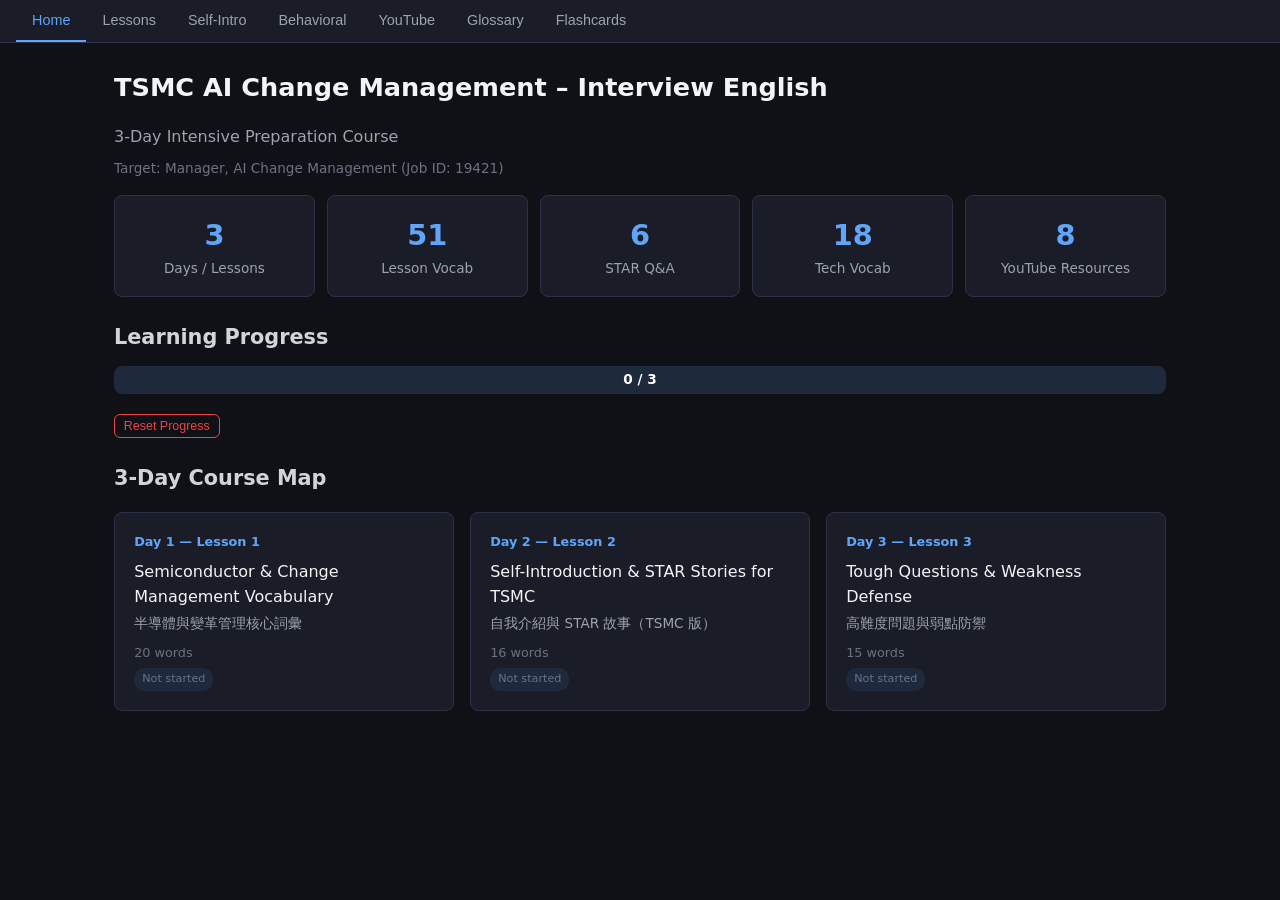
==== index.html @ 331eaa1b "feat: initial commit - TSMC interview English practice SPA" ====
<!DOCTYPE html>
<html lang="en">
<head>
  <meta charset="UTF-8">
  <meta name="viewport" content="width=device-width, initial-scale=1.0">
  <title>TSMC AI Change Management – Interview English</title>
  <link rel="stylesheet" href="style.css">
</head>
<body>
  <nav>
    <button class="active" data-section="home" onclick="showSection('home')">Home</button>
    <button data-section="lessons" onclick="showSection('lessons')">Lessons</button>
    <button data-section="intro" onclick="showSection('intro')">Self-Intro</button>
    <button data-section="behavioral" onclick="showSection('behavioral')">Behavioral</button>
    <button data-section="youtube" onclick="showSection('youtube')">YouTube</button>
    <button data-section="glossary" onclick="showSection('glossary')">Glossary</button>
    <button data-section="flashcards" onclick="showSection('flashcards')">Flashcards</button>
  </nav>

  <div id="home" class="section active"></div>

  <div id="lessons" class="section">
    <div id="lessonList"></div>
    <div id="lessonDetail" style="display:none"></div>
  </div>

  <div id="intro" class="section"></div>
  <div id="behavioral" class="section"></div>
  <div id="youtube" class="section"></div>
  <div id="glossary" class="section"></div>
  <div id="flashcards" class="section"></div>

  <!-- Data -->
  <script src="data/course.js"></script>
  <script src="data/prep.js"></script>
  <script src="data/resources.js"></script>

  <!-- Utils -->
  <script src="js/utils.js"></script>

  <!-- Feature Modules -->
  <script src="js/home.js"></script>
  <script src="js/lessons.js"></script>
  <script src="js/intro.js"></script>
  <script src="js/behavioral.js"></script>
  <script src="js/youtube.js"></script>
  <script src="js/glossary.js"></script>
  <script src="js/flashcard.js"></script>

  <script>
    // Initialize all sections
    renderHome();
    renderLessons();
    renderIntro();
    renderBehavioral();
    renderYoutube();
    renderGlossary();
    initFlashcards();
  </script>
</body>
</html>
---- style.css ----
/* ===== Reset & Base ===== */
*, *::before, *::after { box-sizing: border-box; margin: 0; padding: 0; }
html { font-size: 16px; scroll-behavior: smooth; }
body {
  font-family: 'Segoe UI', system-ui, -apple-system, sans-serif;
  background: #0f1117;
  color: #e0e0e0;
  line-height: 1.6;
  min-height: 100vh;
}
a { color: #60a5fa; text-decoration: none; }
a:hover { text-decoration: underline; }

/* ===== Nav ===== */
nav {
  background: #1a1d27;
  border-bottom: 1px solid #2d3148;
  padding: 0 1rem;
  display: flex;
  flex-wrap: wrap;
  gap: 0;
  position: sticky;
  top: 0;
  z-index: 100;
}
nav button {
  background: none;
  border: none;
  color: #9ca3af;
  padding: .75rem 1rem;
  cursor: pointer;
  font-size: .9rem;
  border-bottom: 2px solid transparent;
  transition: color .2s, border-color .2s;
  white-space: nowrap;
}
nav button:hover { color: #e0e0e0; }
nav button.active { color: #60a5fa; border-bottom-color: #60a5fa; }

/* ===== Sections ===== */
.section { display: none; padding: 1.5rem; max-width: 1100px; margin: 0 auto; }
.section.active { display: block; }

/* ===== Headings ===== */
h1 { font-size: 1.6rem; margin-bottom: 1rem; color: #f3f4f6; }
h2 { font-size: 1.3rem; margin: 1.5rem 0 .75rem; color: #d1d5db; }
h3 { font-size: 1.1rem; margin: 1rem 0 .5rem; color: #d1d5db; }

/* ===== Cards ===== */
.card-grid {
  display: grid;
  grid-template-columns: repeat(auto-fill, minmax(260px, 1fr));
  gap: 1rem;
  margin: 1rem 0;
}
.card {
  background: #1a1d27;
  border: 1px solid #2d3148;
  border-radius: 8px;
  padding: 1.2rem;
  cursor: pointer;
  transition: border-color .2s, transform .15s;
}
.card:hover { border-color: #60a5fa; transform: translateY(-2px); }
.card .card-num { font-size: .8rem; color: #60a5fa; font-weight: 600; }
.card .card-title { font-size: 1rem; margin: .4rem 0 .2rem; color: #f3f4f6; }
.card .card-sub { font-size: .85rem; color: #9ca3af; }
.card .card-meta { font-size: .8rem; color: #6b7280; margin-top: .5rem; }
.card .badge {
  display: inline-block;
  font-size: .7rem;
  padding: .15rem .5rem;
  border-radius: 10px;
  margin-top: .3rem;
}
.badge-done { background: #065f46; color: #6ee7b7; }
.badge-todo { background: #1e293b; color: #64748b; }

/* ===== Day Badge ===== */
.day-badge {
  display: inline-block;
  font-size: .7rem;
  padding: .15rem .5rem;
  border-radius: 10px;
  background: #1e3a5f;
  color: #60a5fa;
  margin-left: .5rem;
}

/* ===== Stat Cards ===== */
.stat-grid {
  display: grid;
  grid-template-columns: repeat(auto-fill, minmax(180px, 1fr));
  gap: .75rem;
  margin: 1rem 0;
}
.stat-card {
  background: #1a1d27;
  border: 1px solid #2d3148;
  border-radius: 8px;
  padding: 1rem;
  text-align: center;
}
.stat-card .stat-num { font-size: 1.8rem; font-weight: 700; color: #60a5fa; }
.stat-card .stat-label { font-size: .85rem; color: #9ca3af; }

/* ===== Progress Bar ===== */
.progress-wrap {
  background: #1e293b;
  border-radius: 8px;
  height: 28px;
  overflow: hidden;
  position: relative;
  margin: .75rem 0;
}
.progress-fill {
  background: linear-gradient(90deg, #3b82f6, #60a5fa);
  height: 100%;
  transition: width .4s ease;
  border-radius: 8px;
}
.progress-text {
  position: absolute;
  inset: 0;
  display: flex;
  align-items: center;
  justify-content: center;
  font-size: .85rem;
  font-weight: 600;
  color: #fff;
}

/* ===== Buttons ===== */
.btn {
  display: inline-flex;
  align-items: center;
  gap: .4rem;
  padding: .45rem .9rem;
  border: 1px solid #3b82f6;
  border-radius: 6px;
  background: transparent;
  color: #60a5fa;
  cursor: pointer;
  font-size: .85rem;
  transition: background .2s, color .2s;
}
.btn:hover { background: #3b82f6; color: #fff; }
.btn-sm { padding: .25rem .55rem; font-size: .78rem; }
.btn-success { border-color: #10b981; color: #10b981; }
.btn-success:hover { background: #10b981; color: #fff; }
.btn-danger { border-color: #ef4444; color: #ef4444; }
.btn-danger:hover { background: #ef4444; color: #fff; }
.btn-done { background: #065f46; border-color: #065f46; color: #6ee7b7; }
.btn-copied { background: #065f46; border-color: #065f46; color: #6ee7b7; pointer-events: none; }
.btn-failed { background: #7f1d1d; border-color: #7f1d1d; color: #fca5a5; pointer-events: none; }

/* ===== Icon Buttons (speak, dict) ===== */
.icon-btn {
  background: none;
  border: none;
  cursor: pointer;
  font-size: 1rem;
  padding: .1rem .3rem;
  opacity: .8;
  transition: opacity .2s;
}
.icon-btn:hover { opacity: 1; }

/* ===== Tables ===== */
.vocab-table { width: 100%; border-collapse: collapse; margin: .75rem 0; }
.vocab-table th {
  text-align: left;
  padding: .5rem .6rem;
  border-bottom: 2px solid #2d3148;
  color: #9ca3af;
  font-size: .8rem;
  font-weight: 600;
  text-transform: uppercase;
}
.vocab-table td {
  padding: .5rem .6rem;
  border-bottom: 1px solid #1e293b;
  font-size: .88rem;
  vertical-align: top;
}
.vocab-table tr:hover td { background: #1a1d27; }

/* ===== Tags / Filters ===== */
.tag-bar { display: flex; flex-wrap: wrap; gap: .5rem; margin: .75rem 0; }
.tag {
  padding: .3rem .7rem;
  border: 1px solid #3b82f6;
  border-radius: 14px;
  font-size: .82rem;
  cursor: pointer;
  background: transparent;
  color: #60a5fa;
  transition: background .2s, color .2s;
}
.tag.active { background: #3b82f6; color: #fff; }
.tag:hover { background: #1e3a5f; }

/* ===== Search ===== */
.search-input {
  width: 100%;
  max-width: 400px;
  padding: .55rem .9rem;
  border: 1px solid #2d3148;
  border-radius: 6px;
  background: #1a1d27;
  color: #e0e0e0;
  font-size: .9rem;
  outline: none;
}
.search-input:focus { border-color: #3b82f6; }
.search-input::placeholder { color: #6b7280; }

/* ===== Time Bar (Lesson Detail) ===== */
.time-bar {
  display: flex;
  height: 28px;
  border-radius: 6px;
  overflow: hidden;
  margin: .5rem 0 1rem;
}
.time-bar .seg {
  display: flex;
  align-items: center;
  justify-content: center;
  font-size: .7rem;
  font-weight: 600;
  color: #fff;
  white-space: nowrap;
  overflow: hidden;
  text-overflow: ellipsis;
  padding: 0 .3rem;
}

/* ===== STAR Tags ===== */
.star-tag {
  display: inline-block;
  padding: .15rem .5rem;
  border-radius: 4px;
  font-size: .75rem;
  font-weight: 700;
  margin-right: .3rem;
}
.star-s { background: #1e3a5f; color: #60a5fa; }
.star-t { background: #3b1f4a; color: #c084fc; }
.star-a { background: #1a3a2a; color: #34d399; }
.star-r { background: #3a2a1a; color: #fbbf24; }

/* ===== Expandable ===== */
.expandable { display: none; margin-top: .75rem; }
.expandable.show { display: block; }

/* ===== Script Block ===== */
.script-block {
  background: #1a1d27;
  border: 1px solid #2d3148;
  border-radius: 8px;
  padding: 1.2rem;
  margin: .75rem 0;
  line-height: 1.8;
  white-space: pre-wrap;
}

/* ===== Tabs ===== */
.tab-bar { display: flex; gap: .4rem; margin: .75rem 0; }
.tab-btn {
  padding: .4rem .9rem;
  border: 1px solid #2d3148;
  border-radius: 6px 6px 0 0;
  background: #1a1d27;
  color: #9ca3af;
  cursor: pointer;
  font-size: .85rem;
  border-bottom: none;
}
.tab-btn.active { background: #2d3148; color: #60a5fa; }

/* ===== Flashcard ===== */
.flashcard-container {
  display: flex;
  flex-direction: column;
  align-items: center;
  margin: 1.5rem 0;
}
.flashcard {
  width: 380px;
  max-width: 90vw;
  min-height: 240px;
  perspective: 800px;
  cursor: pointer;
}
.flashcard-inner {
  position: relative;
  width: 100%;
  min-height: 240px;
  transition: transform .5s;
  transform-style: preserve-3d;
}
.flashcard.flipped .flashcard-inner { transform: rotateY(180deg); }
.flashcard-front, .flashcard-back {
  position: absolute;
  width: 100%;
  min-height: 240px;
  backface-visibility: hidden;
  border-radius: 12px;
  padding: 2rem 1.5rem;
  display: flex;
  flex-direction: column;
  align-items: center;
  justify-content: center;
  text-align: center;
}
.flashcard-front {
  background: linear-gradient(135deg, #1e293b, #1a1d27);
  border: 1px solid #3b82f6;
}
.flashcard-back {
  background: linear-gradient(135deg, #1a2e1a, #1a1d27);
  border: 1px solid #10b981;
  transform: rotateY(180deg);
}
.flashcard-word { font-size: 1.6rem; font-weight: 700; color: #f3f4f6; margin-bottom: .4rem; }
.flashcard-phonetic { font-size: .9rem; color: #9ca3af; margin-bottom: .8rem; }
.flashcard-meaning { font-size: 1.1rem; color: #6ee7b7; margin-bottom: .6rem; }
.flashcard-example { font-size: .9rem; color: #d1d5db; font-style: italic; }
.flashcard-nav { display: flex; gap: .75rem; margin-top: 1rem; align-items: center; }
.flashcard-counter { font-size: .9rem; color: #9ca3af; margin: 0 .5rem; }
.flashcard-actions { display: flex; gap: .5rem; margin-top: .5rem; }

/* ===== Behavioral Card ===== */
.bq-card {
  background: #1a1d27;
  border: 1px solid #2d3148;
  border-radius: 8px;
  padding: 1.2rem;
  margin: .75rem 0;
}
.bq-question { font-size: 1.05rem; font-weight: 600; color: #f3f4f6; margin-bottom: .75rem; }
.bq-section { margin: .5rem 0; }
.bq-section p { margin: .3rem 0; color: #d1d5db; }
.bq-phrases { margin: .5rem 0; }
.bq-phrases span {
  display: inline-block;
  background: #1e293b;
  padding: .15rem .5rem;
  border-radius: 4px;
  font-size: .8rem;
  color: #60a5fa;
  margin: .2rem .2rem;
}
.bq-tips { font-size: .85rem; color: #9ca3af; font-style: italic; margin-top: .5rem; }
.bq-actions { display: flex; gap: .5rem; margin-top: .75rem; flex-wrap: wrap; }
.bq-full-answer {
  background: #111318;
  border-radius: 6px;
  padding: 1rem;
  margin-top: .75rem;
  line-height: 1.8;
  white-space: pre-wrap;
  color: #d1d5db;
}

/* ===== YouTube Card ===== */
.yt-card {
  background: #1a1d27;
  border: 1px solid #2d3148;
  border-radius: 8px;
  padding: 1rem;
  margin: .5rem 0;
}
.yt-card .yt-title { font-weight: 600; color: #f3f4f6; }
.yt-card .yt-channel { font-size: .85rem; color: #9ca3af; }
.yt-card .yt-reason { font-size: .85rem; color: #d1d5db; margin-top: .3rem; }

/* ===== Back Link ===== */
.back-link {
  display: inline-flex;
  align-items: center;
  gap: .3rem;
  color: #60a5fa;
  cursor: pointer;
  font-size: .9rem;
  margin-bottom: 1rem;
  background: none;
  border: none;
}
.back-link:hover { text-decoration: underline; }

/* ===== Responsive ===== */
@media (max-width: 768px) {
  .section { padding: 1rem; }
  .card-grid { grid-template-columns: 1fr; }
  .stat-grid { grid-template-columns: repeat(2, 1fr); }
  .flashcard { width: 100%; }
  nav { justify-content: center; }
  nav button { padding: .6rem .6rem; font-size: .8rem; }
}
@media (max-width: 480px) {
  .stat-grid { grid-template-columns: 1fr; }
  .vocab-table { font-size: .82rem; }
  .vocab-table th, .vocab-table td { padding: .4rem; }
}
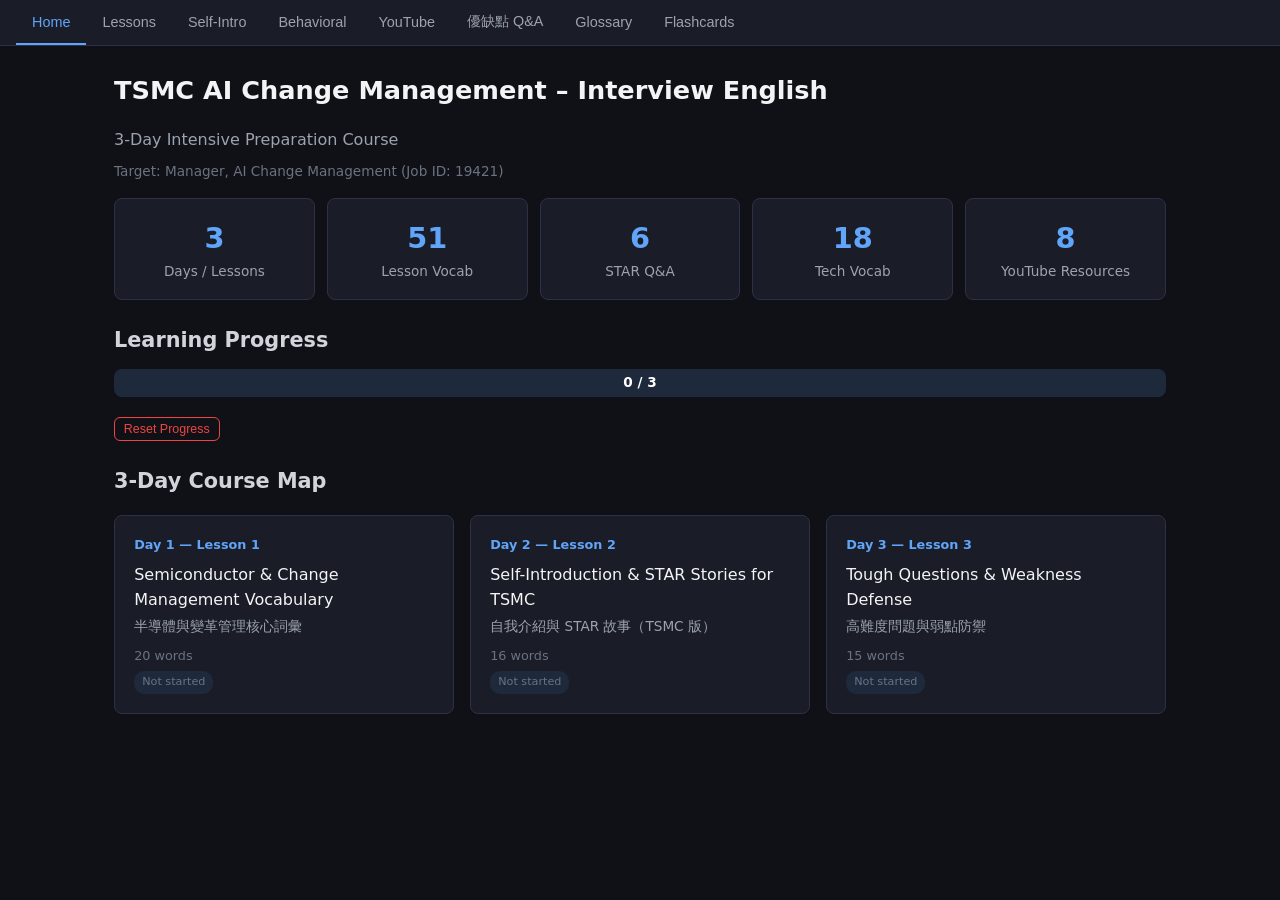
==== commit 22279d45: "feat: add strengths Q&A section, multi-voice TTS, and new interview questions - Add strengths page w" ====
--- a/index.html
+++ b/index.html
@@ -13,6 +13,7 @@
     <button data-section="intro" onclick="showSection('intro')">Self-Intro</button>
     <button data-section="behavioral" onclick="showSection('behavioral')">Behavioral</button>
     <button data-section="youtube" onclick="showSection('youtube')">YouTube</button>
+    <button data-section="strengths" onclick="showSection('strengths')">優缺點 Q&amp;A</button>
     <button data-section="glossary" onclick="showSection('glossary')">Glossary</button>
     <button data-section="flashcards" onclick="showSection('flashcards')">Flashcards</button>
   </nav>
@@ -27,6 +28,7 @@
   <div id="intro" class="section"></div>
   <div id="behavioral" class="section"></div>
   <div id="youtube" class="section"></div>
+  <div id="strengths" class="section"></div>
   <div id="glossary" class="section"></div>
   <div id="flashcards" class="section"></div>
 
@@ -44,6 +46,7 @@
   <script src="js/intro.js"></script>
   <script src="js/behavioral.js"></script>
   <script src="js/youtube.js"></script>
+  <script src="js/strengths.js"></script>
   <script src="js/glossary.js"></script>
   <script src="js/flashcard.js"></script>
 
@@ -54,6 +57,7 @@
     renderIntro();
     renderBehavioral();
     renderYoutube();
+    renderStrengths();
     renderGlossary();
     initFlashcards();
   </script>
--- a/style.css
+++ b/style.css
@@ -390,6 +390,74 @@
 }
 .back-link:hover { text-decoration: underline; }
 
+/* ===== Q&A Cards ===== */
+.qa-card {
+  background: #1a1d27;
+  border: 1px solid #2d3148;
+  border-radius: 8px;
+  margin: .5rem 0;
+  overflow: hidden;
+}
+.qa-question {
+  padding: 1rem 1.2rem;
+  font-size: 1rem;
+  font-weight: 600;
+  color: #f3f4f6;
+  cursor: pointer;
+  transition: background .2s;
+  user-select: none;
+}
+.qa-question:hover { background: #1e2433; }
+.qa-arrow { color: #60a5fa; font-size: .8rem; display: inline-block; transition: transform .2s; }
+.expandable.show + .qa-arrow,
+.qa-card:has(.expandable.show) .qa-arrow { transform: rotate(90deg); }
+.qa-answer-text {
+  background: #111318;
+  padding: 1rem 1.2rem;
+  line-height: 1.8;
+  white-space: pre-wrap;
+  color: #d1d5db;
+  font-size: .92rem;
+}
+
+/* ===== Questions List ===== */
+.qa-list { margin: .5rem 0; }
+.qa-item {
+  background: #1a1d27;
+  border: 1px solid #2d3148;
+  border-radius: 8px;
+  padding: .8rem 1.2rem;
+  margin: .4rem 0;
+  color: #d1d5db;
+  font-size: .95rem;
+  display: flex;
+  align-items: center;
+  flex-wrap: wrap;
+  gap: .3rem;
+}
+
+/* ===== Tip Cards ===== */
+.tip-card {
+  background: #1a1d27;
+  border: 1px solid #2d3148;
+  border-left: 3px solid #60a5fa;
+  border-radius: 8px;
+  padding: 1rem 1.2rem;
+  margin: .5rem 0;
+}
+.tip-title {
+  font-weight: 600;
+  color: #60a5fa;
+  margin-bottom: .4rem;
+  font-size: .95rem;
+}
+.tip-content {
+  color: #d1d5db;
+  font-size: .9rem;
+  line-height: 1.7;
+  white-space: pre-wrap;
+}
+
 /* ===== Responsive ===== */
 @media (max-width: 768px) {
   .section { padding: 1rem; }
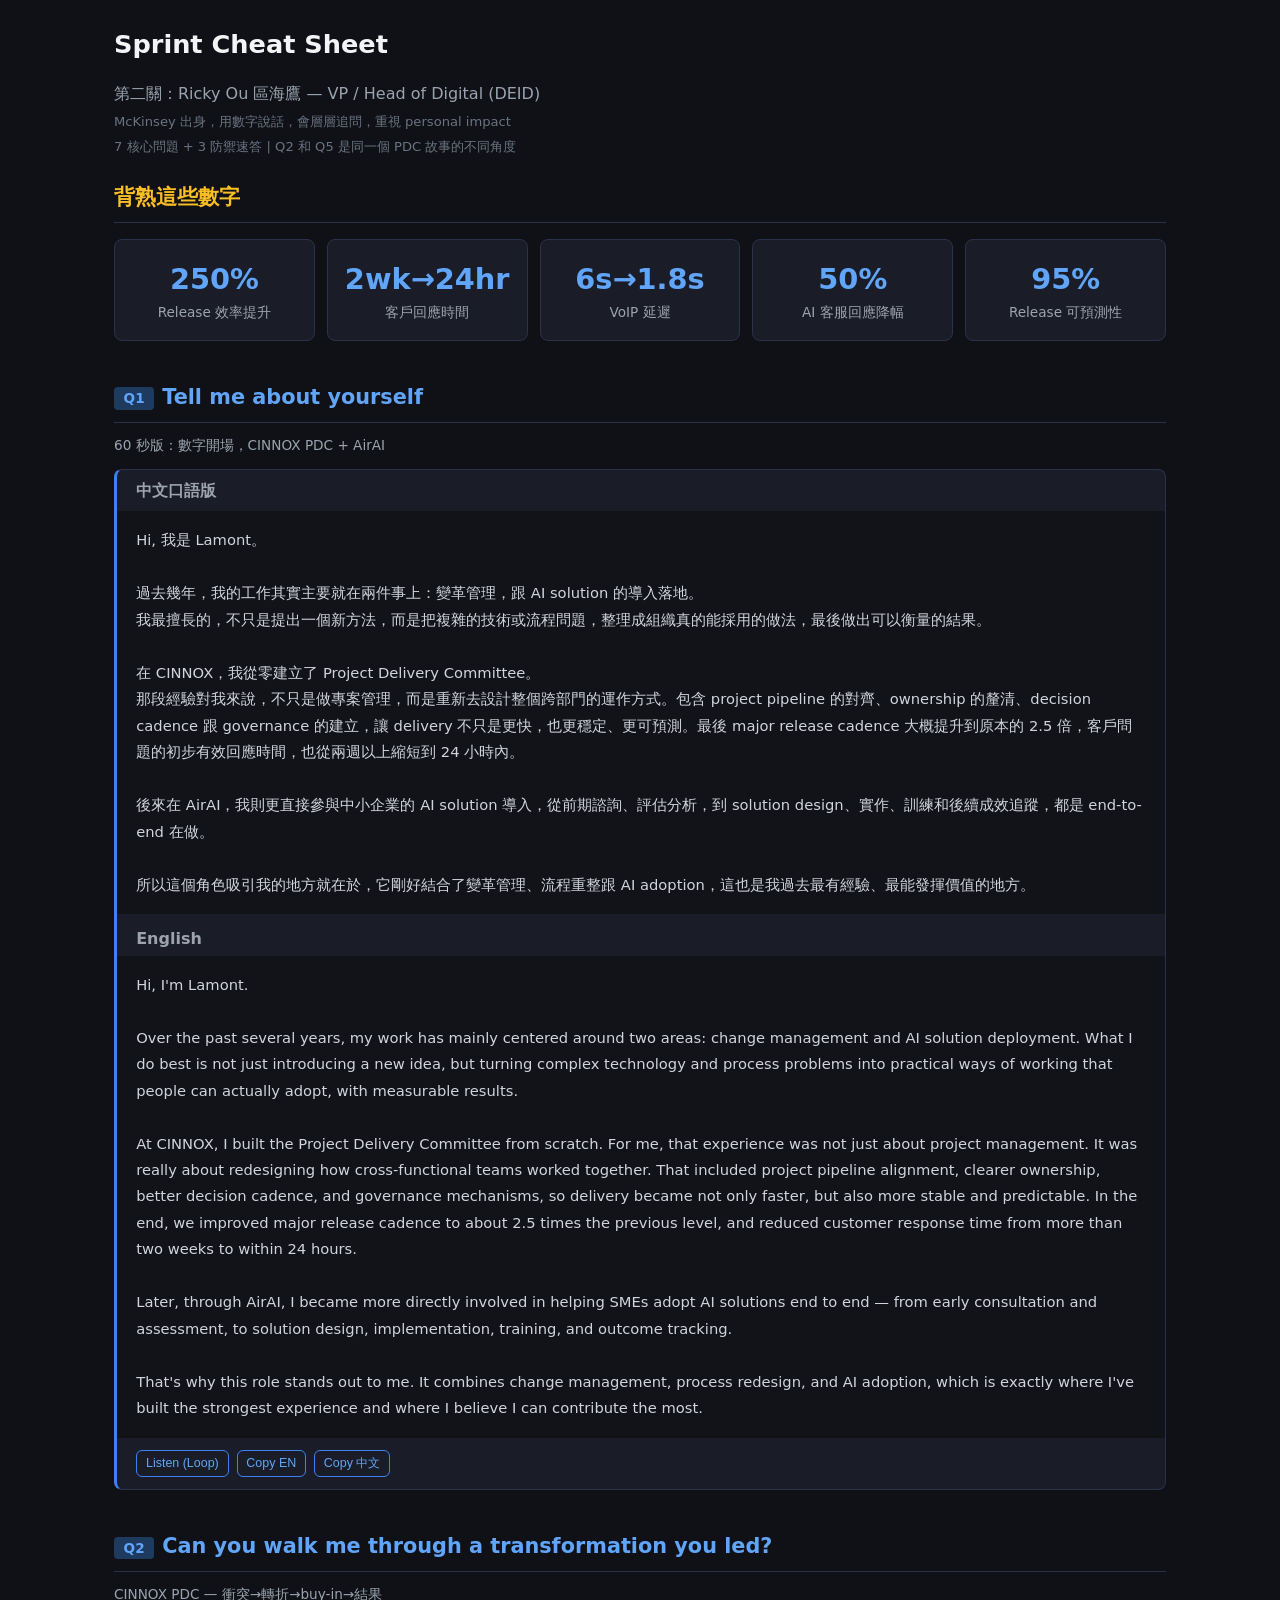
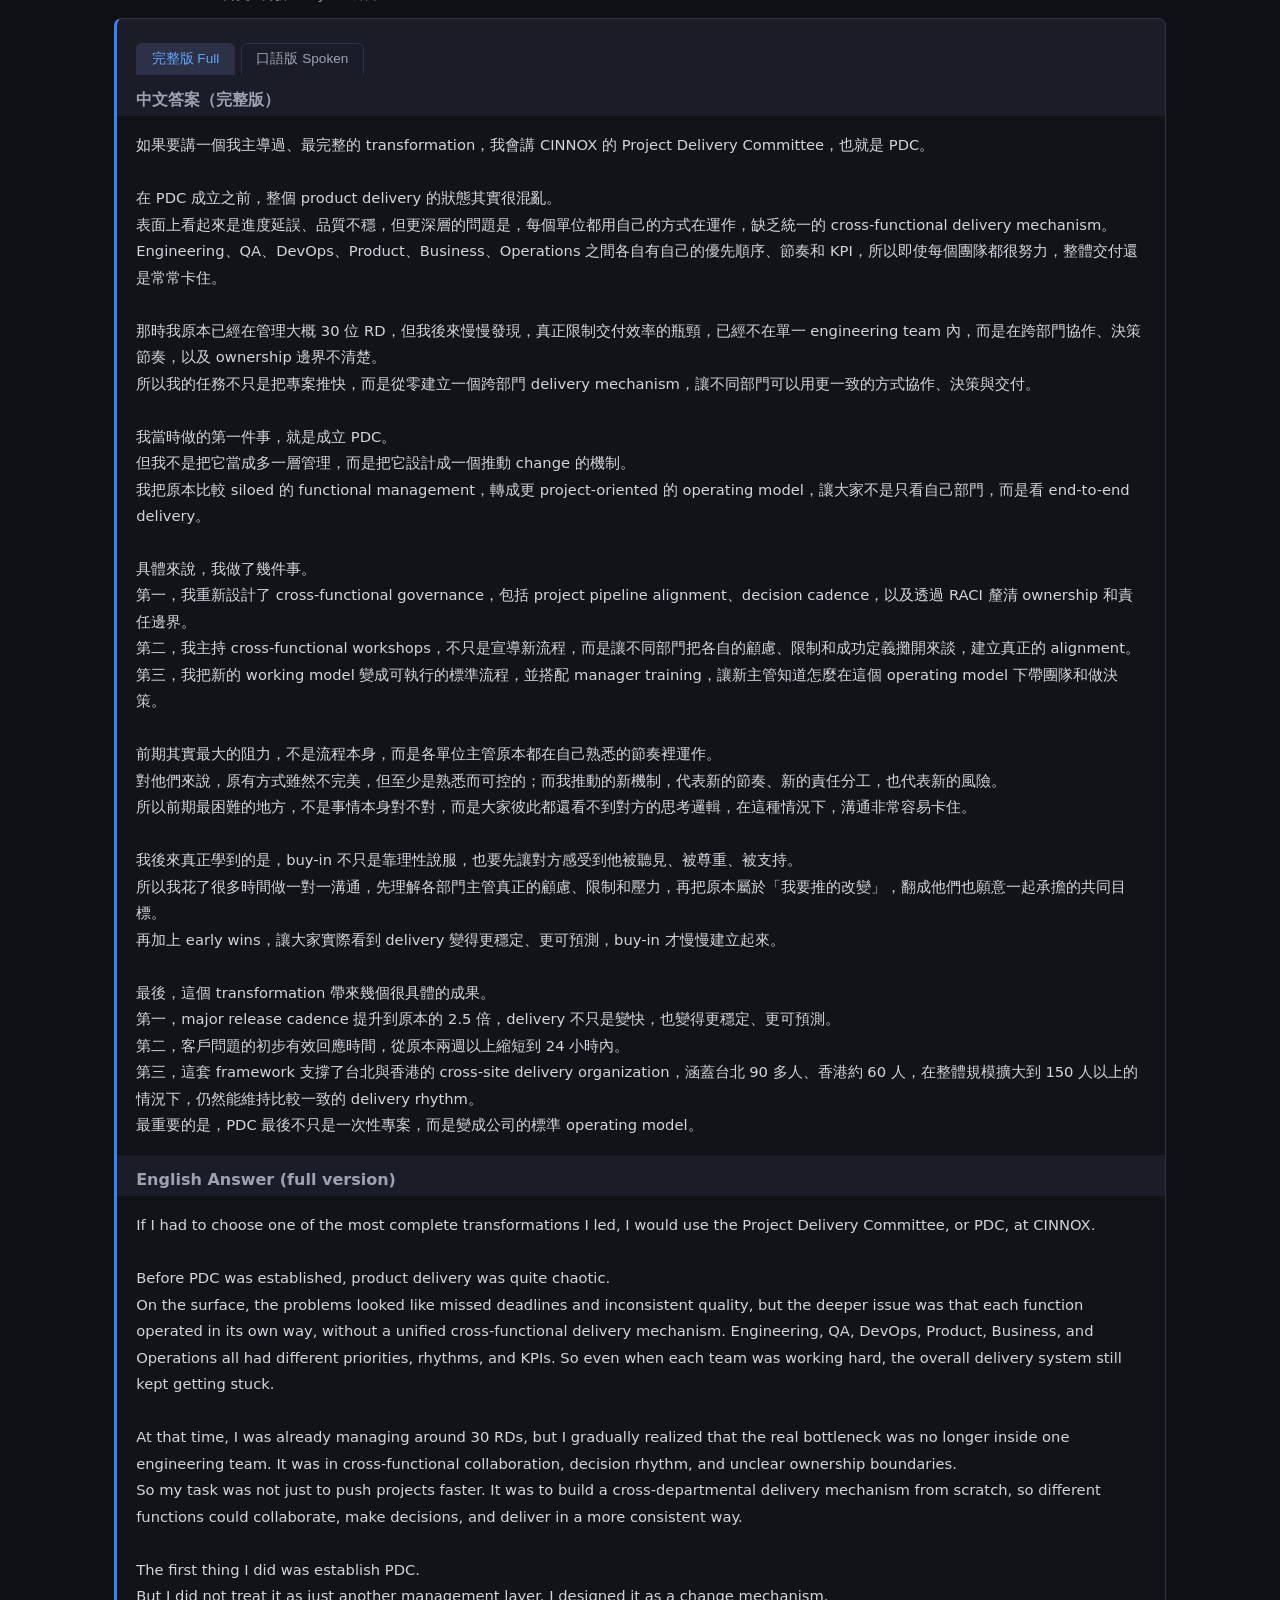
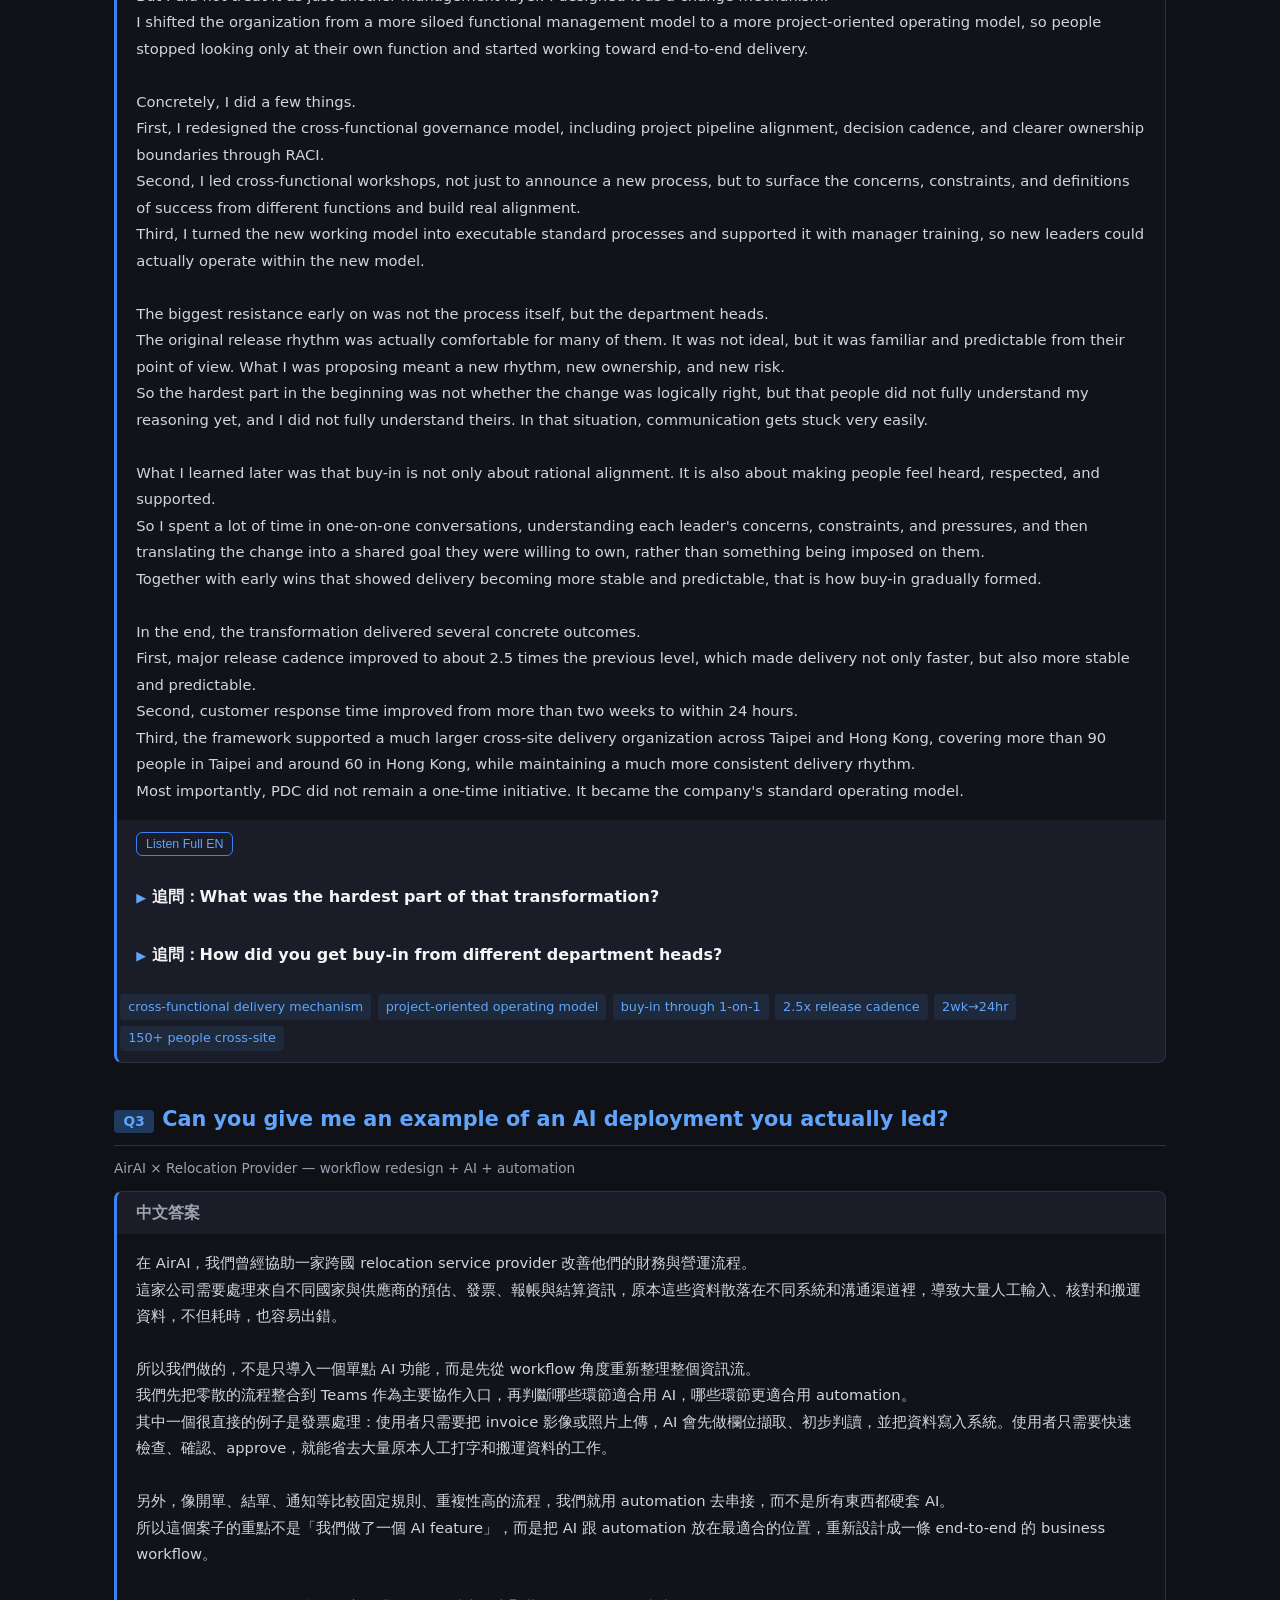
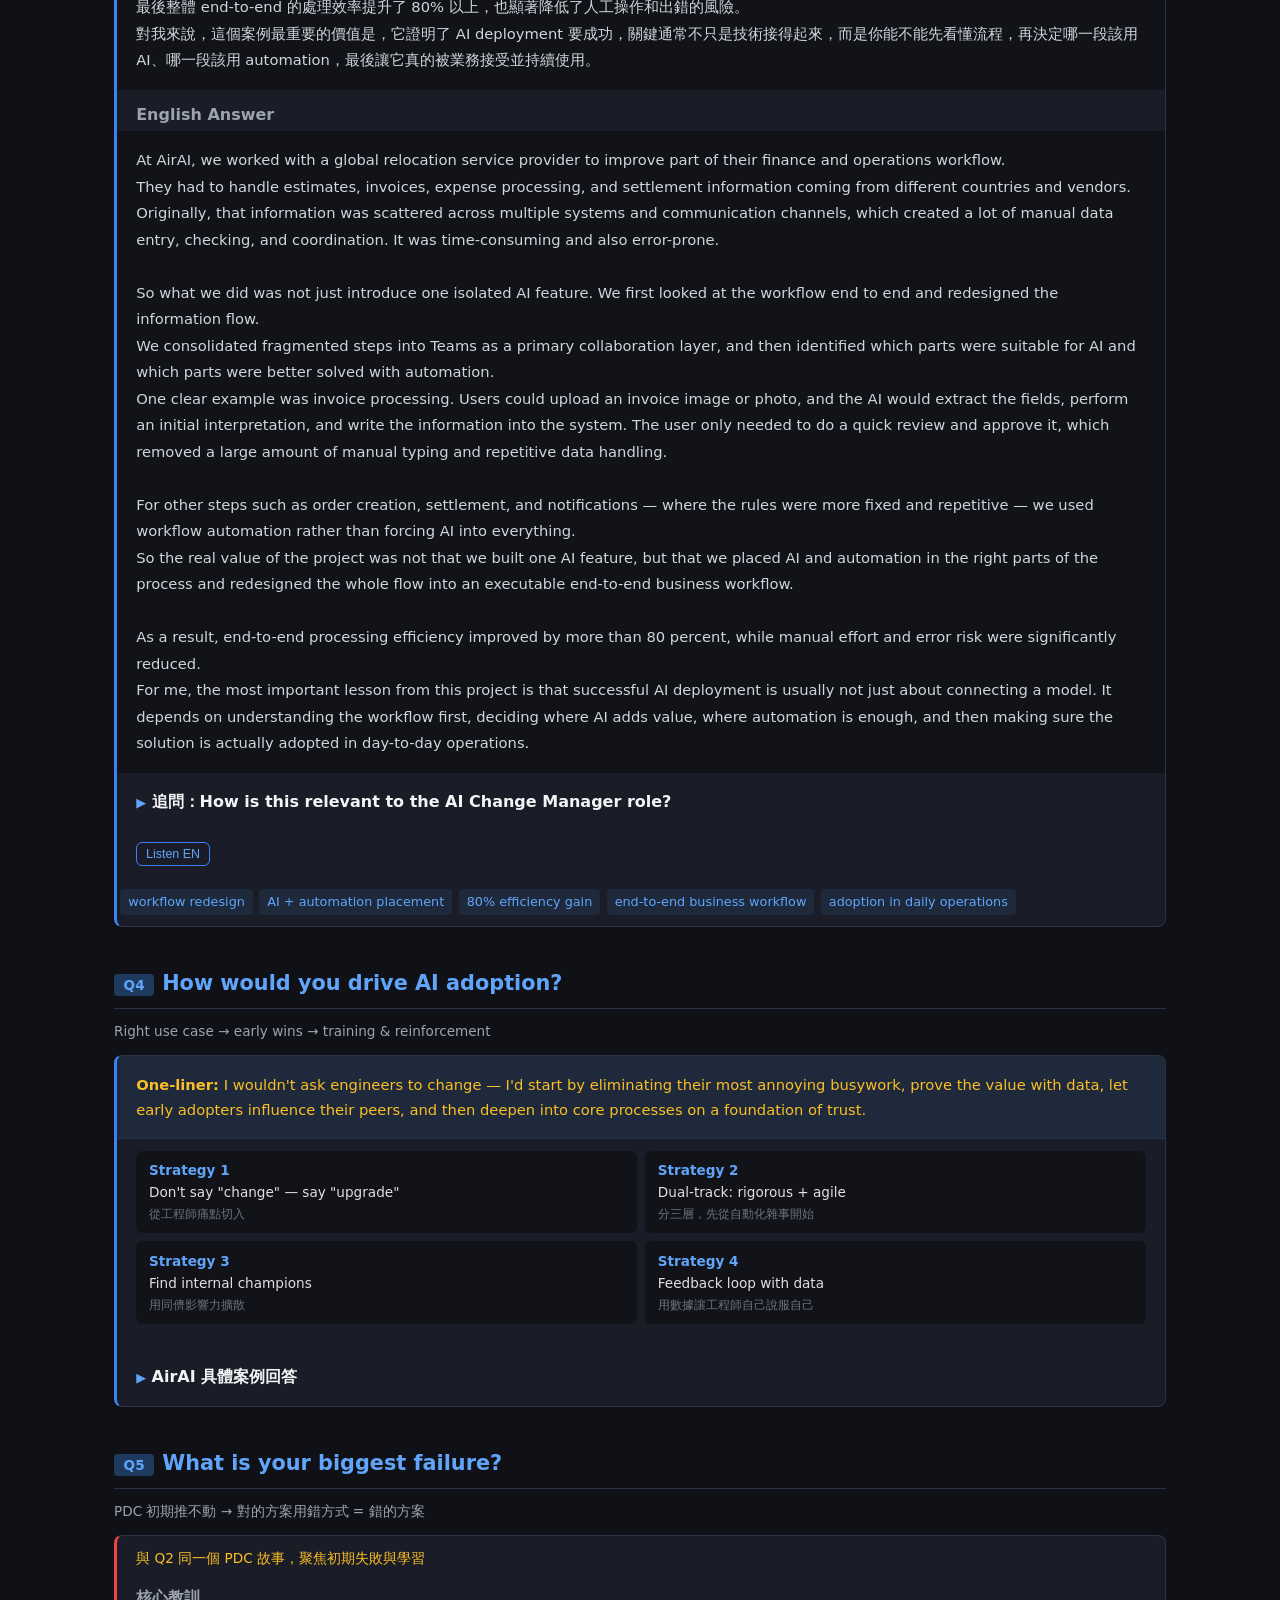
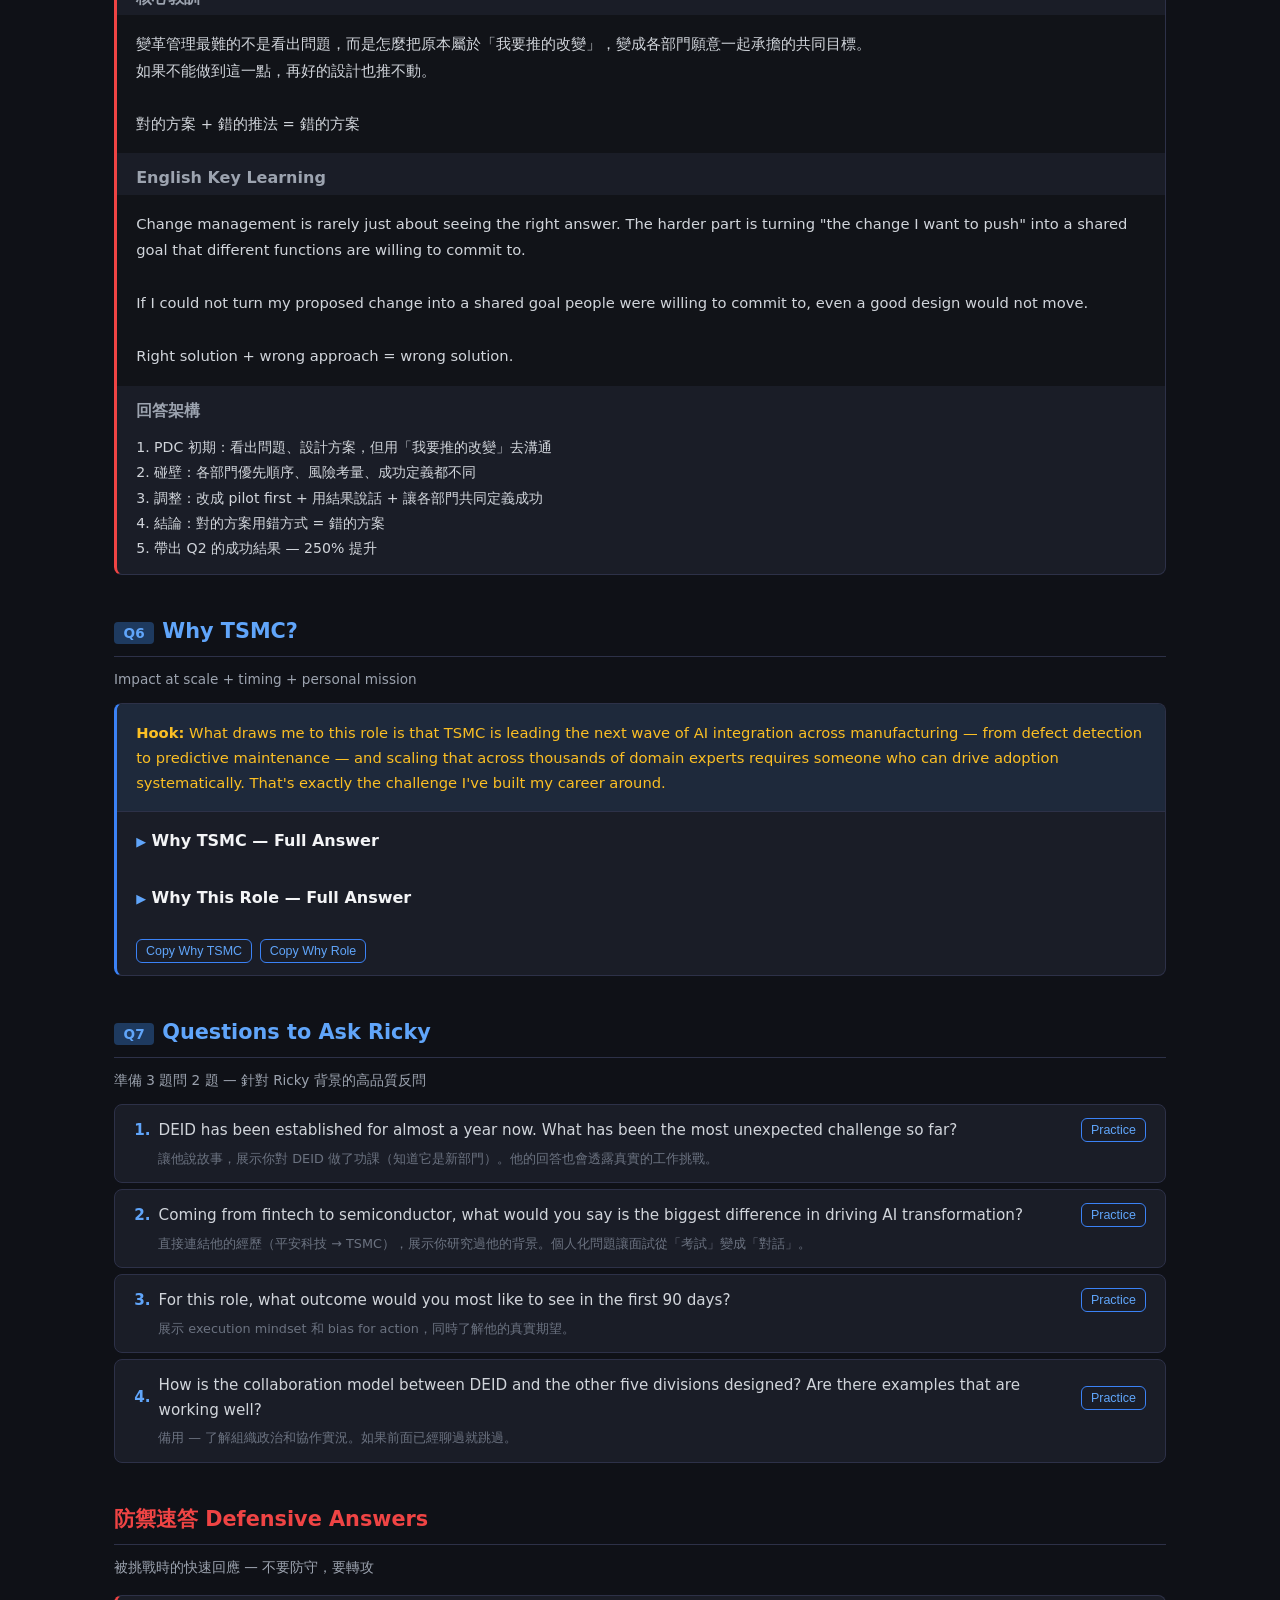
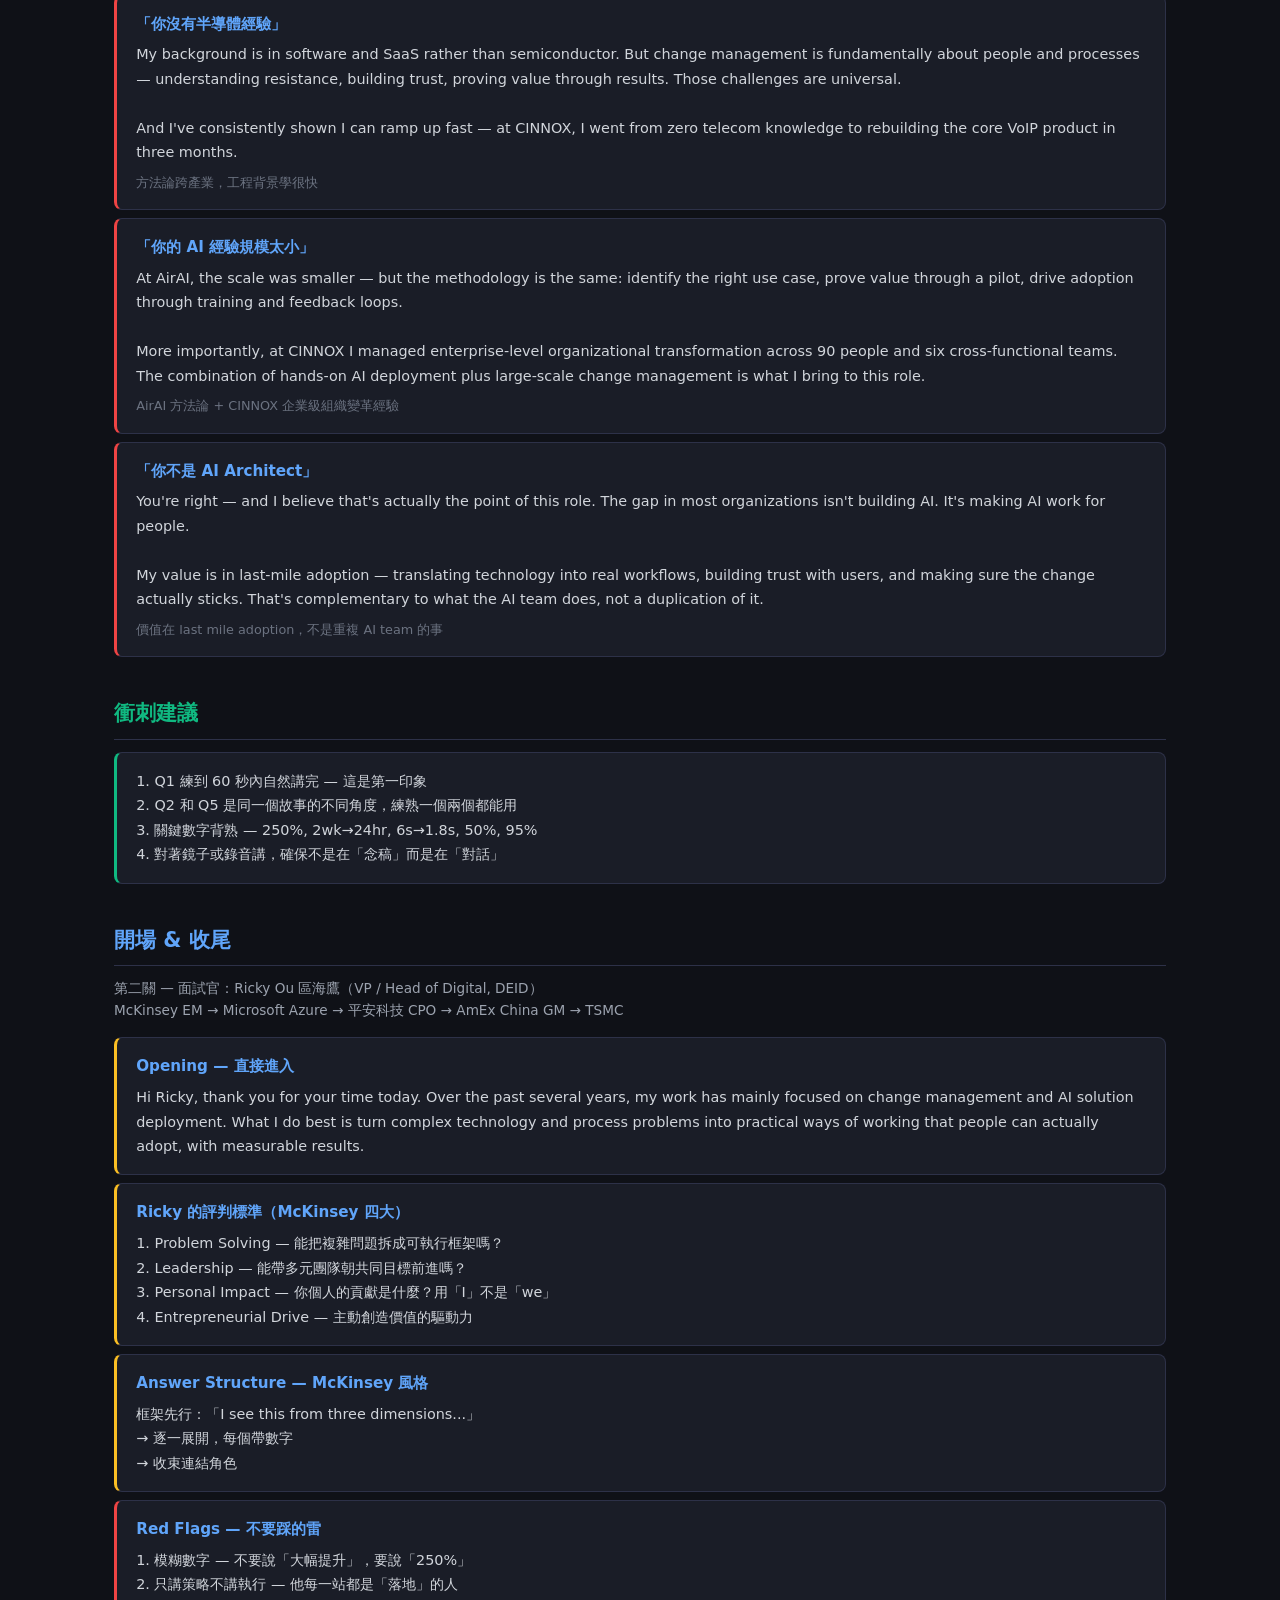
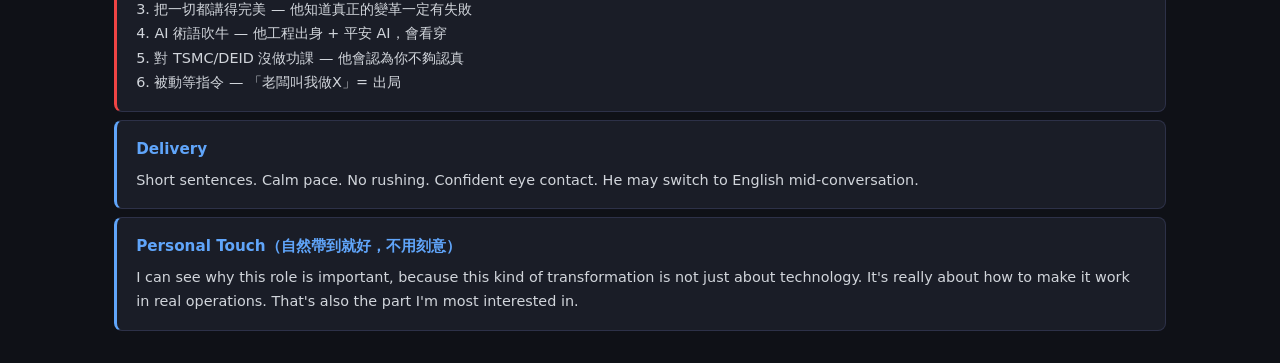
==== commit bf9e6f00: "feat: sprint cheat sheet for Ricky Ou round 2 interview - Replace index.html with sprint cheat sheet" ====
--- a/index.html
+++ b/index.html
@@ -3,63 +3,26 @@
 <head>
   <meta charset="UTF-8">
   <meta name="viewport" content="width=device-width, initial-scale=1.0">
-  <title>TSMC AI Change Management – Interview English</title>
+  <title>Sprint Cheat Sheet – TSMC AI Change Management</title>
   <link rel="stylesheet" href="style.css">
 </head>
 <body>
-  <nav>
-    <button class="active" data-section="home" onclick="showSection('home')">Home</button>
-    <button data-section="lessons" onclick="showSection('lessons')">Lessons</button>
-    <button data-section="intro" onclick="showSection('intro')">Self-Intro</button>
-    <button data-section="behavioral" onclick="showSection('behavioral')">Behavioral</button>
-    <button data-section="youtube" onclick="showSection('youtube')">YouTube</button>
-    <button data-section="strengths" onclick="showSection('strengths')">優缺點 Q&amp;A</button>
-    <button data-section="glossary" onclick="showSection('glossary')">Glossary</button>
-    <button data-section="flashcards" onclick="showSection('flashcards')">Flashcards</button>
-  </nav>
-
-  <div id="home" class="section active"></div>
-
-  <div id="lessons" class="section">
-    <div id="lessonList"></div>
-    <div id="lessonDetail" style="display:none"></div>
-  </div>
-
-  <div id="intro" class="section"></div>
-  <div id="behavioral" class="section"></div>
-  <div id="youtube" class="section"></div>
-  <div id="strengths" class="section"></div>
-  <div id="glossary" class="section"></div>
-  <div id="flashcards" class="section"></div>
+  <div id="sprint" class="section active"></div>
 
   <!-- Data -->
-  <script src="data/course.js"></script>
   <script src="data/prep.js"></script>
-  <script src="data/resources.js"></script>
 
   <!-- Utils -->
   <script src="js/utils.js"></script>
 
-  <!-- Feature Modules -->
-  <script src="js/home.js"></script>
-  <script src="js/lessons.js"></script>
+  <!-- Audio functions (playScript, readAloud) -->
   <script src="js/intro.js"></script>
-  <script src="js/behavioral.js"></script>
-  <script src="js/youtube.js"></script>
-  <script src="js/strengths.js"></script>
-  <script src="js/glossary.js"></script>
-  <script src="js/flashcard.js"></script>
+
+  <!-- Sprint Cheat Sheet -->
+  <script src="js/sprint.js"></script>
 
   <script>
-    // Initialize all sections
-    renderHome();
-    renderLessons();
-    renderIntro();
-    renderBehavioral();
-    renderYoutube();
-    renderStrengths();
-    renderGlossary();
-    initFlashcards();
+    renderSprint();
   </script>
 </body>
 </html>
